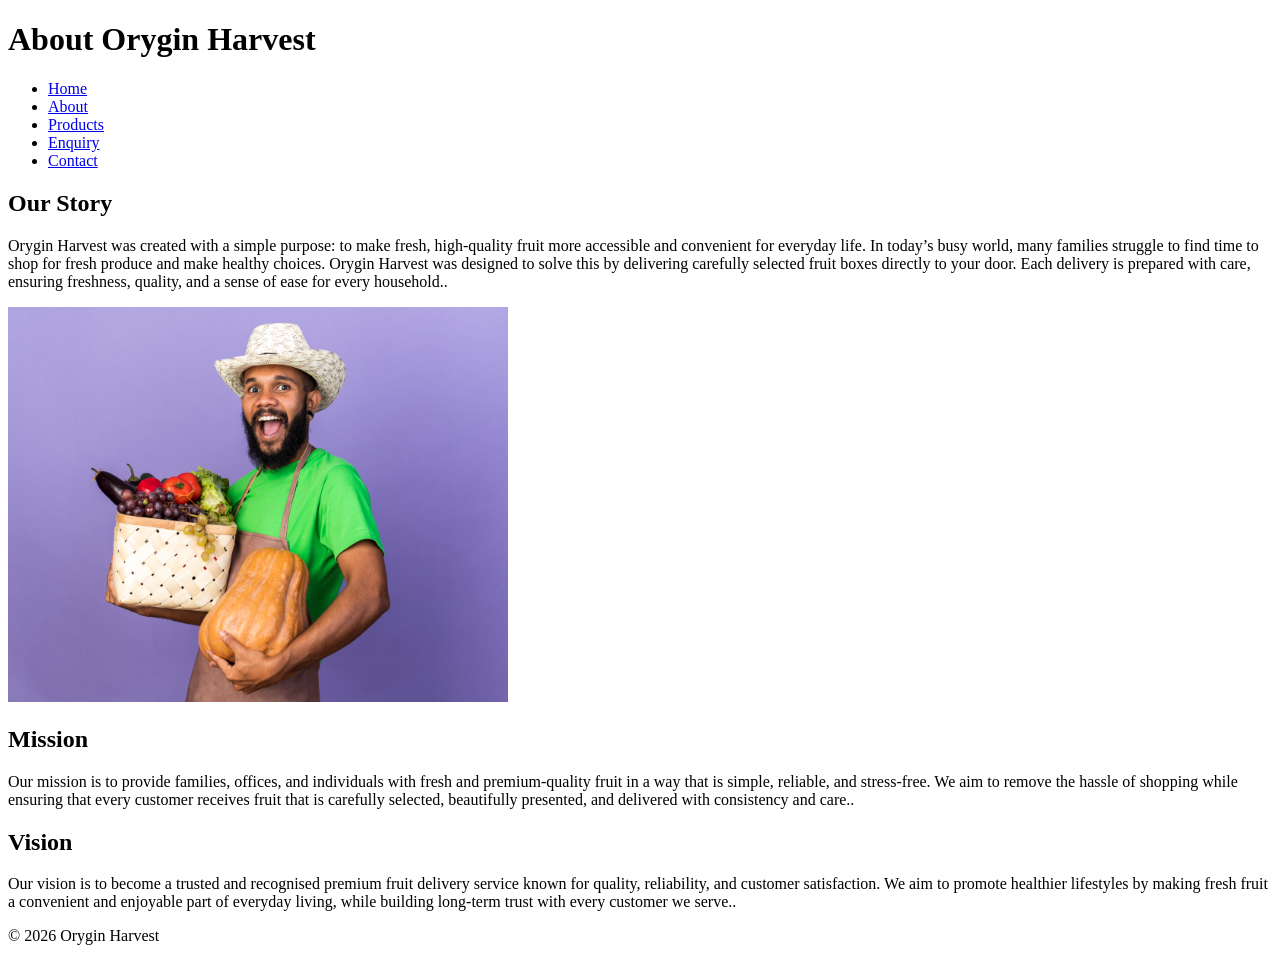
==== about.html @ dfe059b6 "Initial commit" ====
<!DOCTYPE html>
<html lang="en">
<head>
    <meta charset="UTF-8">
    <meta name="viewport" content="width=device-width, initial-scale=1.0">
    <title>About Us - Orygin Harvest</title>
</head>
<body>

<header>
    <h1>About Orygin Harvest</h1>

    <nav>
        <ul>
            <li><a href="index.html">Home</a></li>
            <li><a href="about.html">About</a></li>
            <li><a href="products.html">Products</a></li>
            <li><a href="enquiry.html">Enquiry</a></li>
            <li><a href="contact.html">Contact</a></li>
        </ul>
    </nav>
</header>

<main>

    <section>
        <h2>Our Story</h2>
        <p>Orygin Harvest was created with a simple purpose: to make fresh, high-quality fruit more accessible and convenient for everyday life. In today’s busy world, many families struggle to find time to shop for fresh produce and make healthy choices. Orygin Harvest was designed to solve this by delivering carefully selected fruit boxes directly to your door. Each delivery is prepared with care, ensuring freshness, quality, and a sense of ease for every household..</p>
        <img src="img/delivering.jpg" alt="Fruit business" width="500">
    </section>

    <section>
        <h2>Mission</h2>
        <p>Our mission is to provide families, offices, and individuals with fresh and premium-quality fruit in a way that is simple, reliable, and stress-free. We aim to remove the hassle of shopping while ensuring that every customer receives fruit that is carefully selected, beautifully presented, and delivered with consistency and care..</p>
    </section>

    <section>
        <h2>Vision</h2>
        <p>Our vision is to become a trusted and recognised premium fruit delivery service known for quality, reliability, and customer satisfaction. We aim to promote healthier lifestyles by making fresh fruit a convenient and enjoyable part of everyday living, while building long-term trust with every customer we serve..</p>
    </section>

</main>

<footer>
    <p>&copy; 2026 Orygin Harvest</p>
</footer>

</body>
</html>
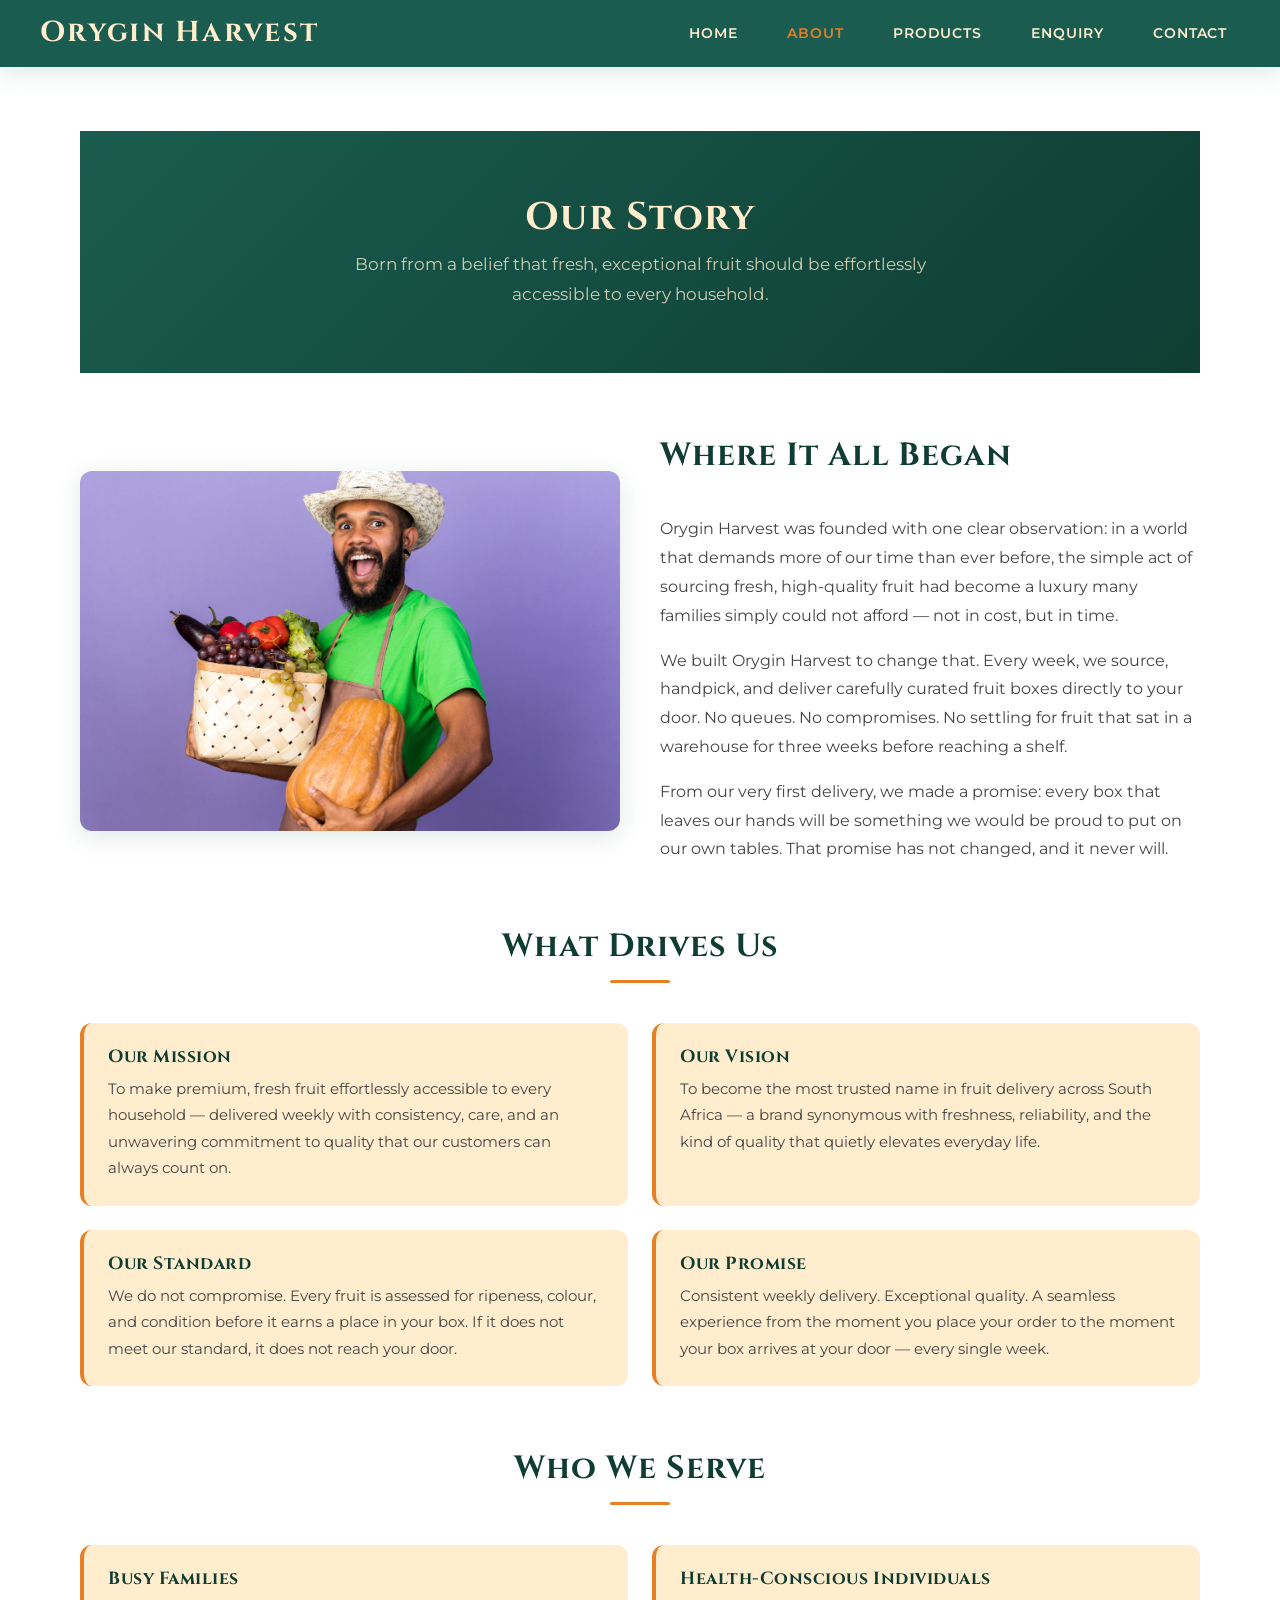
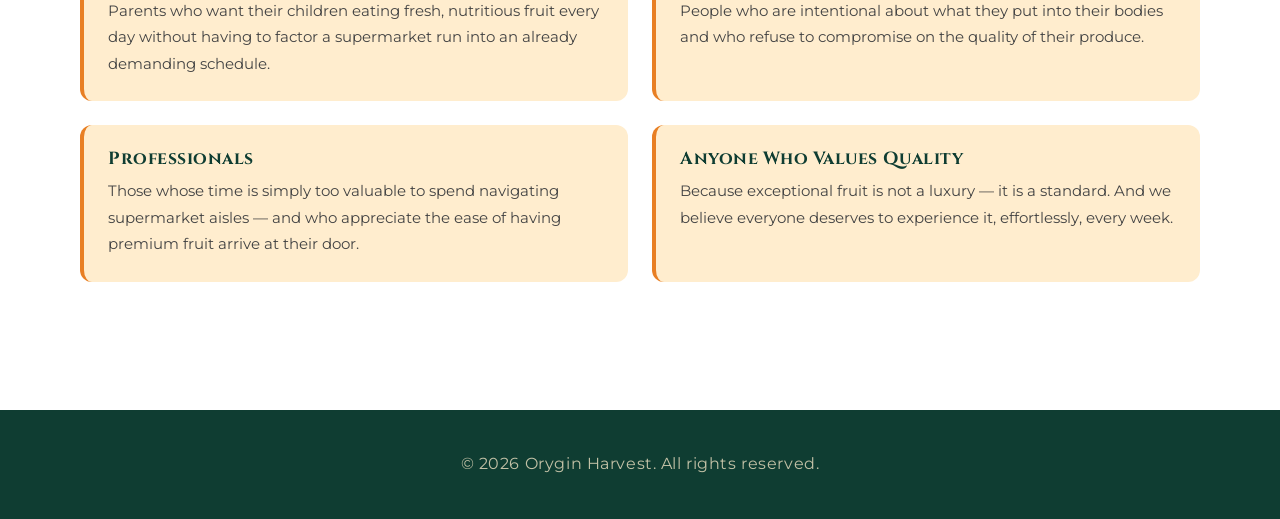
==== commit 0632734f: "Part 2: CSS styling, responsive design, updated content and README" ====
--- a/about.html
+++ b/about.html
@@ -4,16 +4,24 @@
     <meta charset="UTF-8">
     <meta name="viewport" content="width=device-width, initial-scale=1.0">
     <title>About Us - Orygin Harvest</title>
+    <link rel="preconnect" href="https://fonts.googleapis.com">
+    <link rel="preconnect" href="https://fonts.gstatic.com" crossorigin>
+    <link href="https://fonts.googleapis.com/css2?family=Cinzel:wght@400;600;700&family=Montserrat:wght@400;500;600;700&display=swap" rel="stylesheet">
+    <link rel="stylesheet" href="css/style.css">
 </head>
 <body>
 
 <header>
-    <h1>About Orygin Harvest</h1>
-
+    <h1>Orygin Harvest</h1>
+    <button class="nav-toggle" aria-label="Toggle navigation" onclick="document.querySelector('nav ul').classList.toggle('open')">
+        <span></span>
+        <span></span>
+        <span></span>
+    </button>
     <nav>
         <ul>
             <li><a href="index.html">Home</a></li>
-            <li><a href="about.html">About</a></li>
+            <li><a href="about.html" class="active">About</a></li>
             <li><a href="products.html">Products</a></li>
             <li><a href="enquiry.html">Enquiry</a></li>
             <li><a href="contact.html">Contact</a></li>
@@ -23,26 +31,74 @@
 
 <main>
 
-    <section>
+    <div class="page-banner">
         <h2>Our Story</h2>
-        <p>Orygin Harvest was created with a simple purpose: to make fresh, high-quality fruit more accessible and convenient for everyday life. In today’s busy world, many families struggle to find time to shop for fresh produce and make healthy choices. Orygin Harvest was designed to solve this by delivering carefully selected fruit boxes directly to your door. Each delivery is prepared with care, ensuring freshness, quality, and a sense of ease for every household..</p>
-        <img src="img/delivering.jpg" alt="Fruit business" width="500">
+        <p>Born from a belief that fresh, exceptional fruit should be effortlessly accessible to every household.</p>
+    </div>
+
+    <section class="about-intro">
+        <img src="img/delivering.jpg" alt="Orygin Harvest fresh fruit delivery">
+        <div class="text-block">
+            <h2>Where It All Began</h2>
+            <p>Orygin Harvest was founded with one clear observation: in a world that demands more of our time than ever before, the simple act of sourcing fresh, high-quality fruit had become a luxury many families simply could not afford — not in cost, but in time.</p>
+            <p>We built Orygin Harvest to change that. Every week, we source, handpick, and deliver carefully curated fruit boxes directly to your door. No queues. No compromises. No settling for fruit that sat in a warehouse for three weeks before reaching a shelf.</p>
+            <p>From our very first delivery, we made a promise: every box that leaves our hands will be something we would be proud to put on our own tables. That promise has not changed, and it never will.</p>
+        </div>
     </section>
 
     <section>
-        <h2>Mission</h2>
-        <p>Our mission is to provide families, offices, and individuals with fresh and premium-quality fruit in a way that is simple, reliable, and stress-free. We aim to remove the hassle of shopping while ensuring that every customer receives fruit that is carefully selected, beautifully presented, and delivered with consistency and care..</p>
+        <h2 class="section-title">What Drives Us</h2>
+        <div class="values-grid">
+
+            <div class="value-card">
+                <h3>Our Mission</h3>
+                <p>To make premium, fresh fruit effortlessly accessible to every household — delivered weekly with consistency, care, and an unwavering commitment to quality that our customers can always count on.</p>
+            </div>
+
+            <div class="value-card">
+                <h3>Our Vision</h3>
+                <p>To become the most trusted name in fruit delivery across South Africa — a brand synonymous with freshness, reliability, and the kind of quality that quietly elevates everyday life.</p>
+            </div>
+
+            <div class="value-card">
+                <h3>Our Standard</h3>
+                <p>We do not compromise. Every fruit is assessed for ripeness, colour, and condition before it earns a place in your box. If it does not meet our standard, it does not reach your door.</p>
+            </div>
+
+            <div class="value-card">
+                <h3>Our Promise</h3>
+                <p>Consistent weekly delivery. Exceptional quality. A seamless experience from the moment you place your order to the moment your box arrives at your door — every single week.</p>
+            </div>
+
+        </div>
     </section>
 
     <section>
-        <h2>Vision</h2>
-        <p>Our vision is to become a trusted and recognised premium fruit delivery service known for quality, reliability, and customer satisfaction. We aim to promote healthier lifestyles by making fresh fruit a convenient and enjoyable part of everyday living, while building long-term trust with every customer we serve..</p>
+        <h2 class="section-title">Who We Serve</h2>
+        <div class="values-grid">
+            <div class="value-card">
+                <h3>Busy Families</h3>
+                <p>Parents who want their children eating fresh, nutritious fruit every day without having to factor a supermarket run into an already demanding schedule.</p>
+            </div>
+            <div class="value-card">
+                <h3>Health-Conscious Individuals</h3>
+                <p>People who are intentional about what they put into their bodies and who refuse to compromise on the quality of their produce.</p>
+            </div>
+            <div class="value-card">
+                <h3>Professionals</h3>
+                <p>Those whose time is simply too valuable to spend navigating supermarket aisles — and who appreciate the ease of having premium fruit arrive at their door.</p>
+            </div>
+            <div class="value-card">
+                <h3>Anyone Who Values Quality</h3>
+                <p>Because exceptional fruit is not a luxury — it is a standard. And we believe everyone deserves to experience it, effortlessly, every week.</p>
+            </div>
+        </div>
     </section>
 
 </main>
 
 <footer>
-    <p>&copy; 2026 Orygin Harvest</p>
+    <p>&copy; 2026 Orygin Harvest. All rights reserved.</p>
 </footer>
 
 </body>
--- a/css/style.css
+++ b/css/style.css
@@ -0,0 +1,853 @@
+/* ============================================================
+   ORYGIN HARVEST — Main Stylesheet
+   Part 2: CSS Styling & Responsive Design
+   Student: Grace Pakuda | ST10538235 | WEDE5020
+   ============================================================ */
+
+/* ─── 1. CSS VARIABLES (Brand Colours & Typography) ──────── */
+:root {
+    --green:       #1a5c4f;
+    --green-dark:  #0f3d32;
+    --green-light: #2a9478;
+    --orange:      #E87F24;
+    --orange-light:#f5a05a;
+    --beige:       #FFEDCE;
+    --beige-dark:  #f5d9a4;
+    --white:       #ffffff;
+    --text-dark:   #1a1a1a;
+    --text-mid:    #444444;
+    --text-light:  #777777;
+
+    /* Typography */
+    --font-heading: 'Cinzel', serif;
+    --font-body:    'Montserrat', sans-serif;
+
+    /* Spacing scale */
+    --space-xs:  0.5rem;
+    --space-sm:  1rem;
+    --space-md:  1.5rem;
+    --space-lg:  2.5rem;
+    --space-xl:  4rem;
+
+    /* Border radius */
+    --radius-sm: 6px;
+    --radius-md: 12px;
+    --radius-lg: 24px;
+
+    /* Shadows */
+    --shadow-sm: 0 2px 8px rgba(31,111,95,0.10);
+    --shadow-md: 0 6px 24px rgba(31,111,95,0.15);
+    --shadow-lg: 0 12px 40px rgba(31,111,95,0.20);
+
+    /* Transitions */
+    --transition: 0.3s ease;
+}
+
+/* ─── 2. CSS RESET & BASE STYLES ─────────────────────────── */
+*,
+*::before,
+*::after {
+    box-sizing: border-box;
+    margin: 0;
+    padding: 0;
+}
+
+html {
+    font-size: 16px;
+    scroll-behavior: smooth;
+}
+
+body {
+    font-family: var(--font-body);
+    font-size: 1rem;
+    color: var(--text-dark);
+    background-color: var(--white);
+    line-height: 1.7;
+    -webkit-font-smoothing: antialiased;
+}
+
+img {
+    max-width: 100%;
+    height: auto;
+    display: block;
+}
+
+a {
+    color: inherit;
+    text-decoration: none;
+}
+
+ul {
+    list-style: none;
+}
+
+/* ─── 3. TYPOGRAPHY ──────────────────────────────────────── */
+h1, h2, h3, h4 {
+    font-family: var(--font-heading);
+    color: var(--green-dark);
+    line-height: 1.2;
+    letter-spacing: 0.03em;
+}
+
+h1 { font-size: clamp(1.8rem, 4vw, 2.8rem); }
+h2 { font-size: clamp(1.4rem, 3vw, 2rem);   margin-bottom: var(--space-md); }
+h3 { font-size: clamp(1.1rem, 2.5vw, 1.4rem); }
+h4 { font-size: 1rem; }
+
+p {
+    font-size: 1rem;
+    color: var(--text-mid);
+    line-height: 1.8;
+    max-width: 65ch;
+}
+
+/* ─── 4. HEADER & NAVIGATION ─────────────────────────────── */
+header {
+    background-color: var(--green);
+    padding: var(--space-sm) var(--space-lg);
+    display: flex;
+    align-items: center;
+    justify-content: space-between;
+    position: sticky;
+    top: 0;
+    z-index: 100;
+    box-shadow: var(--shadow-md);
+    gap: var(--space-sm);
+}
+
+header h1 {
+    color: var(--beige);
+    font-size: clamp(1.2rem, 3vw, 1.8rem);
+    letter-spacing: 0.08em;
+    white-space: nowrap;
+}
+
+/* Navigation */
+nav ul {
+    display: flex;
+    gap: var(--space-md);
+    align-items: center;
+    flex-wrap: wrap;
+}
+
+/* For pages that use pipe-separated nav (contact, enquiry, products) */
+nav {
+    display: flex;
+    gap: var(--space-sm);
+    flex-wrap: wrap;
+    align-items: center;
+}
+
+nav a {
+    color: var(--beige);
+    font-family: var(--font-body);
+    font-size: 0.9rem;
+    font-weight: 600;
+    letter-spacing: 0.06em;
+    text-transform: uppercase;
+    padding: 0.4rem 0.8rem;
+    border-radius: var(--radius-sm);
+    transition: background-color var(--transition), color var(--transition);
+    position: relative;
+}
+
+nav a::after {
+    content: '';
+    position: absolute;
+    bottom: 0;
+    left: 50%;
+    transform: translateX(-50%);
+    width: 0;
+    height: 2px;
+    background-color: var(--orange);
+    transition: width var(--transition);
+    border-radius: 2px;
+}
+
+nav a:hover {
+    color: var(--orange-light);
+    background-color: rgba(255,237,206,0.08);
+}
+
+nav a:hover::after {
+    width: 80%;
+}
+
+/* Active page link */
+nav a.active {
+    color: var(--orange);
+}
+
+/* Hamburger menu button (hidden on desktop) */
+.nav-toggle {
+    display: none;
+    flex-direction: column;
+    gap: 5px;
+    cursor: pointer;
+    background: none;
+    border: none;
+    padding: 0.3rem;
+}
+
+.nav-toggle span {
+    display: block;
+    width: 26px;
+    height: 2px;
+    background-color: var(--beige);
+    border-radius: 2px;
+    transition: transform var(--transition), opacity var(--transition);
+}
+
+/* ─── 5. MAIN CONTENT WRAPPER ────────────────────────────── */
+main {
+    max-width: 1200px;
+    margin: 0 auto;
+    padding: var(--space-xl) var(--space-lg);
+}
+
+/* Section spacing */
+main section,
+main > h2 {
+    margin-bottom: var(--space-xl);
+}
+
+/* ─── 6. HERO SECTION (index.html) ───────────────────────── */
+.hero {
+    background: linear-gradient(135deg, var(--green) 0%, var(--green-dark) 60%, var(--green-light) 100%);
+    border-radius: var(--radius-lg);
+    padding: var(--space-xl) var(--space-lg);
+    color: var(--white);
+    display: grid;
+    grid-template-columns: 1fr 1fr;
+    gap: var(--space-lg);
+    align-items: center;
+    margin-bottom: var(--space-xl);
+    position: relative;
+    overflow: hidden;
+}
+
+.hero::before {
+    content: '';
+    position: absolute;
+    top: -40%;
+    right: -10%;
+    width: 400px;
+    height: 400px;
+    background: radial-gradient(circle, rgba(232,127,36,0.25) 0%, transparent 70%);
+    pointer-events: none;
+}
+
+.hero-text h2 {
+    color: var(--beige);
+    font-size: clamp(1.6rem, 4vw, 2.6rem);
+    margin-bottom: var(--space-sm);
+}
+
+.hero-text p {
+    color: rgba(255,237,206,0.85);
+    font-size: 1.1rem;
+    max-width: 45ch;
+    margin-bottom: var(--space-md);
+}
+
+.hero-image img {
+    border-radius: var(--radius-md);
+    box-shadow: var(--shadow-lg);
+    width: 100%;
+    object-fit: cover;
+    max-height: 380px;
+}
+
+/* CTA Buttons */
+.cta-buttons {
+    display: flex;
+    gap: var(--space-sm);
+    flex-wrap: wrap;
+    margin-top: var(--space-sm);
+}
+
+.btn-primary,
+.btn-secondary,
+.btn-submit {
+    display: inline-block;
+    font-family: var(--font-body);
+    font-size: 0.9rem;
+    font-weight: 700;
+    letter-spacing: 0.07em;
+    text-transform: uppercase;
+    padding: 0.8rem 1.8rem;
+    border-radius: var(--radius-sm);
+    transition: transform var(--transition), box-shadow var(--transition), background-color var(--transition);
+    cursor: pointer;
+    border: none;
+}
+
+.btn-primary {
+    background-color: var(--orange);
+    color: var(--white);
+    box-shadow: 0 4px 14px rgba(232,127,36,0.40);
+}
+
+.btn-primary:hover {
+    background-color: var(--orange-light);
+    transform: translateY(-2px);
+    box-shadow: 0 6px 20px rgba(232,127,36,0.50);
+}
+
+.btn-secondary {
+    background-color: transparent;
+    color: var(--beige);
+    border: 2px solid var(--beige);
+}
+
+.btn-secondary:hover {
+    background-color: var(--beige);
+    color: var(--green-dark);
+    transform: translateY(-2px);
+}
+
+.btn-submit {
+    background-color: var(--green);
+    color: var(--white);
+    box-shadow: var(--shadow-sm);
+    width: 100%;
+    padding: 1rem;
+    font-size: 1rem;
+    margin-top: var(--space-sm);
+}
+
+.btn-submit:hover {
+    background-color: var(--green-dark);
+    transform: translateY(-2px);
+    box-shadow: var(--shadow-md);
+}
+
+/* ─── 7. FEATURED PACKAGES (index.html) ──────────────────── */
+.section-title {
+    font-family: var(--font-heading);
+    color: var(--green-dark);
+    font-size: clamp(1.4rem, 3vw, 2rem);
+    margin-bottom: var(--space-lg);
+    text-align: center;
+    position: relative;
+    padding-bottom: var(--space-sm);
+}
+
+.section-title::after {
+    content: '';
+    position: absolute;
+    bottom: 0;
+    left: 50%;
+    transform: translateX(-50%);
+    width: 60px;
+    height: 3px;
+    background-color: var(--orange);
+    border-radius: 2px;
+}
+
+.featured-grid {
+    display: grid;
+    grid-template-columns: repeat(3, 1fr);
+    gap: var(--space-md);
+    margin-bottom: var(--space-lg);
+}
+
+/* ─── 8. PRODUCT CARDS ───────────────────────────────────── */
+.card {
+    background-color: var(--white);
+    border: 1px solid rgba(31,111,95,0.12);
+    border-radius: var(--radius-md);
+    overflow: hidden;
+    box-shadow: var(--shadow-sm);
+    transition: transform var(--transition), box-shadow var(--transition);
+    display: flex;
+    flex-direction: column;
+}
+
+.card:hover {
+    transform: translateY(-6px);
+    box-shadow: var(--shadow-lg);
+}
+
+.card img {
+    width: 100%;
+    height: 200px;
+    object-fit: cover;
+}
+
+.card-body {
+    padding: var(--space-md);
+    flex: 1;
+    display: flex;
+    flex-direction: column;
+    gap: var(--space-xs);
+    background-color: var(--beige);
+}
+
+.card-body h3 {
+    font-size: 1.1rem;
+}
+
+.card-body p {
+    font-size: 0.9rem;
+    color: var(--text-light);
+    flex: 1;
+}
+
+.card-price {
+    font-family: var(--font-heading);
+    font-size: 1.2rem;
+    color: var(--orange);
+    font-weight: 700;
+    margin-top: var(--space-xs);
+}
+
+.card .btn-primary {
+    margin-top: var(--space-sm);
+    text-align: center;
+    width: 100%;
+}
+
+/* ─── 9. ABOUT PAGE ──────────────────────────────────────── */
+.about-intro {
+    display: grid;
+    grid-template-columns: 1fr 1fr;
+    gap: var(--space-lg);
+    align-items: center;
+    margin-bottom: var(--space-xl);
+}
+
+.about-intro img {
+    border-radius: var(--radius-md);
+    box-shadow: var(--shadow-md);
+    width: 100%;
+    object-fit: cover;
+    max-height: 360px;
+}
+
+.about-intro .text-block {
+    display: flex;
+    flex-direction: column;
+    gap: var(--space-sm);
+}
+
+.values-grid {
+    display: grid;
+    grid-template-columns: 1fr 1fr;
+    gap: var(--space-md);
+}
+
+.value-card {
+    background-color: var(--beige);
+    border-radius: var(--radius-md);
+    padding: var(--space-md);
+    border-left: 4px solid var(--orange);
+    transition: transform var(--transition);
+}
+
+.value-card:hover {
+    transform: translateY(-3px);
+}
+
+.value-card h3 {
+    margin-bottom: var(--space-xs);
+    font-size: 1.1rem;
+}
+
+.value-card p {
+    font-size: 0.92rem;
+}
+
+/* ─── 10. PRODUCTS PAGE ───────────────────────────────────── */
+.products-grid {
+    display: grid;
+    grid-template-columns: repeat(3, 1fr);
+    gap: var(--space-md);
+}
+
+.product-badge {
+    display: inline-block;
+    background-color: var(--green);
+    color: var(--white);
+    font-size: 0.7rem;
+    font-weight: 700;
+    letter-spacing: 0.1em;
+    text-transform: uppercase;
+    padding: 0.25rem 0.7rem;
+    border-radius: 20px;
+    margin-bottom: var(--space-xs);
+}
+
+/* ─── 11. ENQUIRY & CONTACT FORMS ────────────────────────── */
+.form-wrapper {
+    background-color: var(--beige);
+    border-radius: var(--radius-lg);
+    padding: var(--space-xl);
+    max-width: 680px;
+    margin: 0 auto;
+    box-shadow: var(--shadow-md);
+}
+
+.form-wrapper h2 {
+    text-align: center;
+    margin-bottom: var(--space-lg);
+}
+
+.form-group {
+    display: flex;
+    flex-direction: column;
+    gap: 0.4rem;
+    margin-bottom: var(--space-md);
+}
+
+.form-group label {
+    font-weight: 600;
+    font-size: 0.9rem;
+    color: var(--green-dark);
+    letter-spacing: 0.04em;
+    text-transform: uppercase;
+}
+
+.form-group input,
+.form-group textarea,
+.form-group select {
+    width: 100%;
+    padding: 0.8rem 1rem;
+    border: 2px solid rgba(31,111,95,0.20);
+    border-radius: var(--radius-sm);
+    font-family: var(--font-body);
+    font-size: 1rem;
+    color: var(--text-dark);
+    background-color: var(--white);
+    transition: border-color var(--transition), box-shadow var(--transition);
+    outline: none;
+}
+
+.form-group input:focus,
+.form-group textarea:focus,
+.form-group select:focus {
+    border-color: var(--green);
+    box-shadow: 0 0 0 3px rgba(31,111,95,0.12);
+}
+
+.form-group textarea {
+    min-height: 130px;
+    resize: vertical;
+}
+
+/* ─── 12. CONTACT PAGE ────────────────────────────────────── */
+.contact-layout {
+    display: grid;
+    grid-template-columns: 1fr 1.5fr;
+    gap: var(--space-xl);
+    align-items: start;
+}
+
+.contact-info {
+    background-color: var(--green);
+    border-radius: var(--radius-lg);
+    padding: var(--space-lg);
+    color: var(--white);
+}
+
+.contact-info h2 {
+    color: var(--beige);
+    margin-bottom: var(--space-md);
+}
+
+.contact-detail {
+    display: flex;
+    flex-direction: column;
+    gap: var(--space-xs);
+    margin-bottom: var(--space-md);
+}
+
+.contact-detail p {
+    color: rgba(255,237,206,0.90);
+    font-size: 0.95rem;
+    max-width: unset;
+}
+
+.contact-detail strong {
+    color: var(--beige);
+    font-size: 0.8rem;
+    text-transform: uppercase;
+    letter-spacing: 0.08em;
+}
+
+.location-badge {
+    display: inline-block;
+    background-color: rgba(255,237,206,0.15);
+    border: 1px solid rgba(255,237,206,0.30);
+    color: var(--beige);
+    padding: 0.4rem 1rem;
+    border-radius: 20px;
+    font-size: 0.85rem;
+    font-weight: 600;
+    margin-right: 0.5rem;
+    margin-bottom: 0.5rem;
+}
+
+/* ─── 13. PAGE HERO BANNER (inner pages) ─────────────────── */
+.page-banner {
+    background: linear-gradient(135deg, var(--green) 0%, var(--green-dark) 100%);
+    padding: var(--space-xl) var(--space-lg);
+    text-align: center;
+    margin-bottom: var(--space-xl);
+}
+
+.page-banner h2 {
+    color: var(--beige);
+    font-size: clamp(1.6rem, 4vw, 2.4rem);
+    margin-bottom: var(--space-xs);
+}
+
+.page-banner p {
+    color: rgba(255,237,206,0.80);
+    font-size: 1.05rem;
+    margin: 0 auto;
+    max-width: 55ch;
+    text-align: center;
+}
+
+/* ─── 14. FOOTER ─────────────────────────────────────────── */
+footer {
+    background-color: var(--green-dark);
+    color: var(--beige);
+    text-align: center;
+    padding: var(--space-lg);
+    font-size: 0.9rem;
+    letter-spacing: 0.04em;
+    margin-top: auto;
+}
+
+footer p {
+    color: rgba(255,237,206,0.75);
+    max-width: unset;
+}
+
+footer a {
+    color: var(--orange-light);
+    transition: color var(--transition);
+}
+
+footer a:hover {
+    color: var(--orange);
+}
+
+/* ─── 15. UTILITY CLASSES ────────────────────────────────── */
+.text-center { text-align: center; }
+.text-orange  { color: var(--orange); }
+.mt-sm { margin-top: var(--space-sm); }
+.mt-md { margin-top: var(--space-md); }
+
+/* ─── 16. PSEUDO-CLASSES & INTERACTIVE STATES ────────────── */
+
+/* All buttons active state */
+.btn-primary:active,
+.btn-secondary:active,
+.btn-submit:active {
+    transform: translateY(0);
+}
+
+/* Form inputs hover */
+.form-group input:hover,
+.form-group textarea:hover,
+.form-group select:hover {
+    border-color: rgba(31,111,95,0.40);
+}
+
+/* Card image zoom on hover */
+.card:hover img {
+    transform: scale(1.03);
+    transition: transform 0.4s ease;
+}
+
+.card img {
+    transition: transform 0.4s ease;
+}
+
+/* Link underline hover in body text */
+main p a:hover {
+    color: var(--green);
+    text-decoration: underline;
+}
+
+/* Select element arrow styling */
+.form-group select {
+    appearance: none;
+    background-image: url("data:image/svg+xml,%3Csvg xmlns='http://www.w3.org/2000/svg' width='12' height='8' viewBox='0 0 12 8'%3E%3Cpath d='M1 1l5 5 5-5' stroke='%231F6F5F' stroke-width='2' fill='none' stroke-linecap='round'/%3E%3C/svg%3E");
+    background-repeat: no-repeat;
+    background-position: right 1rem center;
+    padding-right: 2.5rem;
+}
+
+/* ─── 17. RESPONSIVE — TABLET (max-width: 900px) ─────────── */
+@media (max-width: 900px) {
+
+    /* Header */
+    header {
+        padding: var(--space-sm);
+        flex-wrap: wrap;
+    }
+
+    /* Hero becomes single column */
+    .hero {
+        grid-template-columns: 1fr;
+        padding: var(--space-lg) var(--space-md);
+    }
+
+    .hero-image {
+        order: -1;
+    }
+
+    .hero-image img {
+        max-height: 260px;
+    }
+
+    /* About intro stacks */
+    .about-intro {
+        grid-template-columns: 1fr;
+    }
+
+    /* Values grid */
+    .values-grid {
+        grid-template-columns: 1fr;
+    }
+
+    /* Featured grid: 2 columns */
+    .featured-grid {
+        grid-template-columns: repeat(2, 1fr);
+    }
+
+    /* Products grid: 2 columns */
+    .products-grid {
+        grid-template-columns: repeat(2, 1fr);
+    }
+
+    /* Contact layout stacks */
+    .contact-layout {
+        grid-template-columns: 1fr;
+    }
+
+    /* Main padding */
+    main {
+        padding: var(--space-lg) var(--space-md);
+    }
+
+    /* Form wrapper */
+    .form-wrapper {
+        padding: var(--space-lg);
+    }
+}
+
+/* ─── 18. RESPONSIVE — MOBILE (max-width: 600px) ─────────── */
+@media (max-width: 600px) {
+
+    /* Hamburger toggle visible */
+    .nav-toggle {
+        display: flex;
+    }
+
+    /* Nav collapses */
+    header {
+        flex-wrap: wrap;
+        position: relative;
+    }
+
+    nav ul {
+        display: none;
+        flex-direction: column;
+        width: 100%;
+        background-color: var(--green-dark);
+        border-radius: var(--radius-sm);
+        padding: var(--space-sm) 0;
+        gap: 0;
+        margin-top: var(--space-xs);
+    }
+
+    nav ul.open {
+        display: flex;
+    }
+
+    nav ul li a {
+        display: block;
+        padding: 0.7rem var(--space-sm);
+        width: 100%;
+        border-radius: 0;
+    }
+
+    nav ul li a::after {
+        display: none;
+    }
+
+    /* Pipe-nav on mobile */
+    nav {
+        flex-direction: column;
+        align-items: flex-start;
+        width: 100%;
+        gap: 0.3rem;
+    }
+
+    /* Hero section */
+    .hero {
+        padding: var(--space-md) var(--space-sm);
+        border-radius: var(--radius-md);
+    }
+
+    .hero-text h2 {
+        font-size: 1.4rem;
+    }
+
+    .hero-text p {
+        font-size: 0.95rem;
+    }
+
+    /* Buttons stack */
+    .cta-buttons {
+        flex-direction: column;
+    }
+
+    .btn-primary,
+    .btn-secondary {
+        text-align: center;
+        width: 100%;
+    }
+
+    /* Featured: single column */
+    .featured-grid {
+        grid-template-columns: 1fr;
+    }
+
+    /* Products: single column */
+    .products-grid {
+        grid-template-columns: 1fr;
+    }
+
+    /* Typography adjustments */
+    h1 { font-size: 1.4rem; }
+    h2 { font-size: 1.2rem; }
+    h3 { font-size: 1rem; }
+
+    /* Main padding */
+    main {
+        padding: var(--space-md) var(--space-sm);
+    }
+
+    /* Form */
+    .form-wrapper {
+        padding: var(--space-md) var(--space-sm);
+        border-radius: var(--radius-md);
+    }
+
+    /* Page banner */
+    .page-banner {
+        padding: var(--space-lg) var(--space-sm);
+    }
+
+    /* Footer */
+    footer {
+        padding: var(--space-md) var(--space-sm);
+        font-size: 0.8rem;
+    }
+}
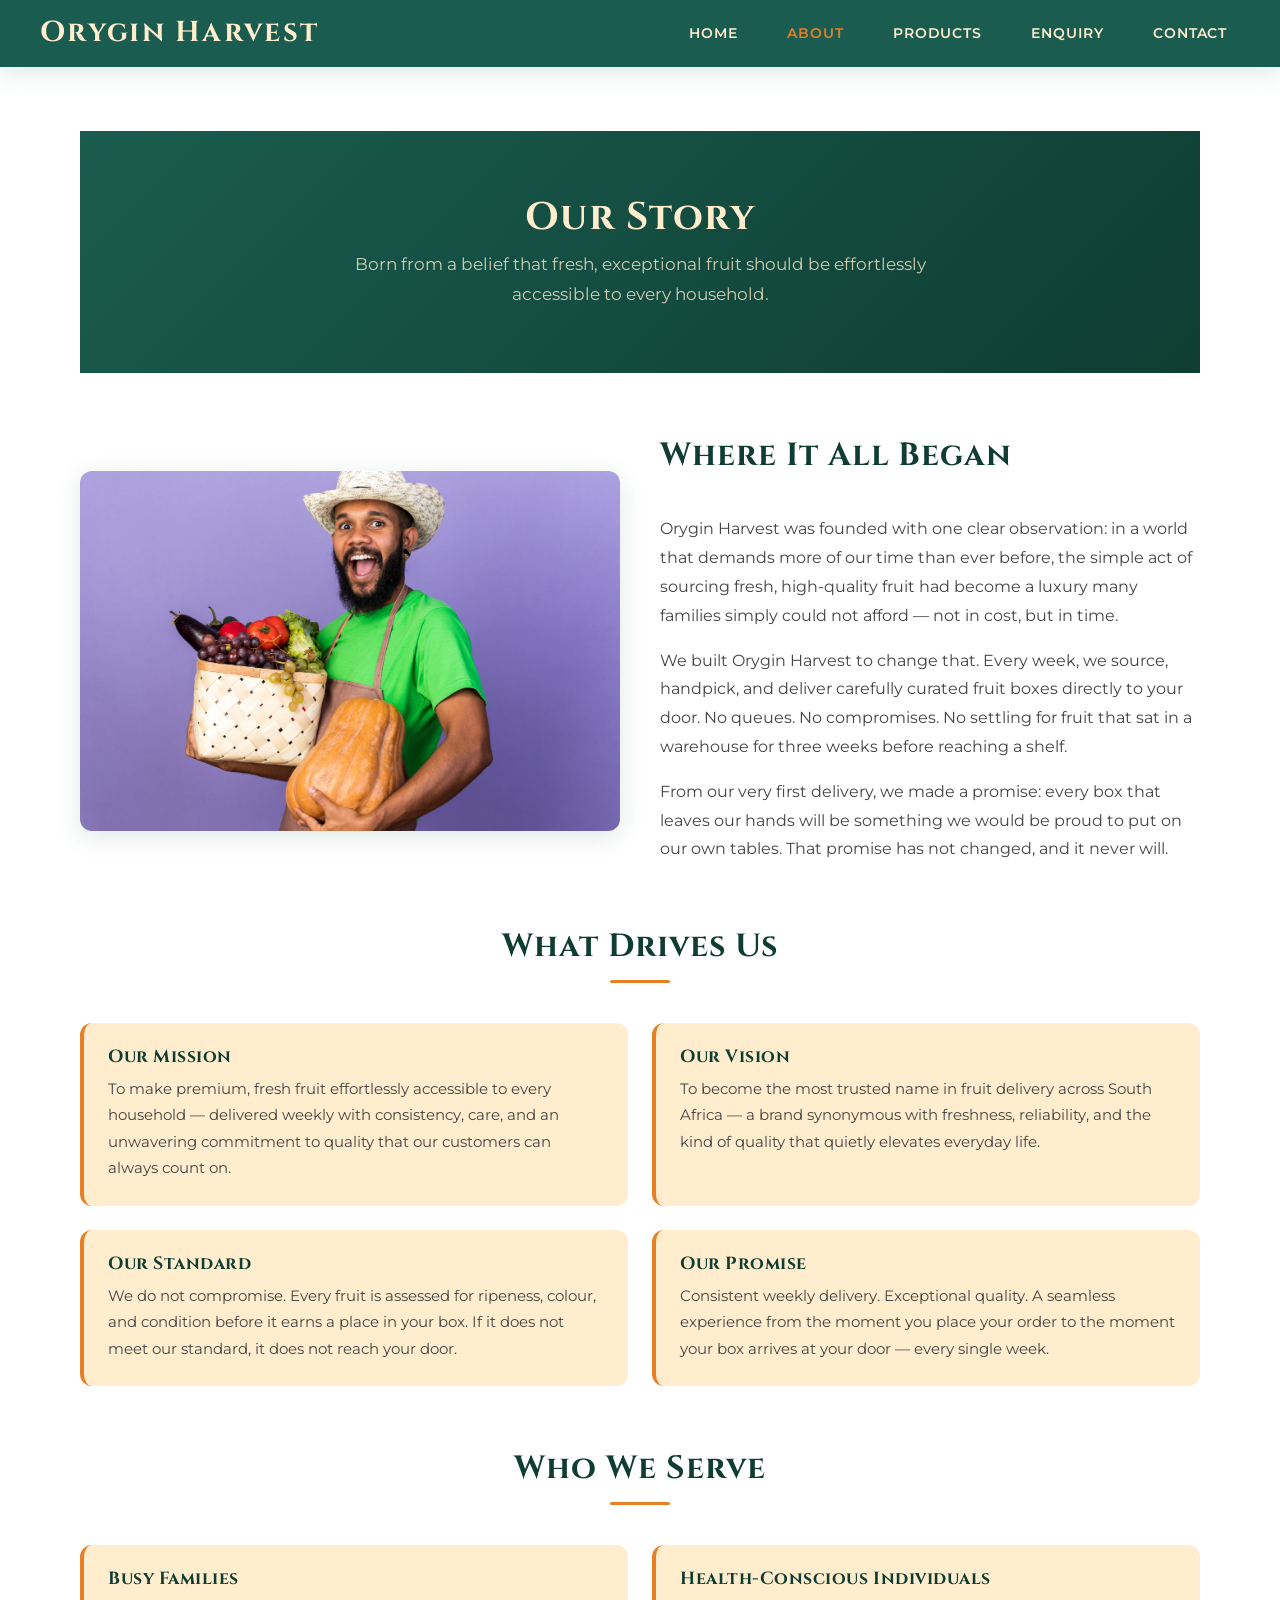
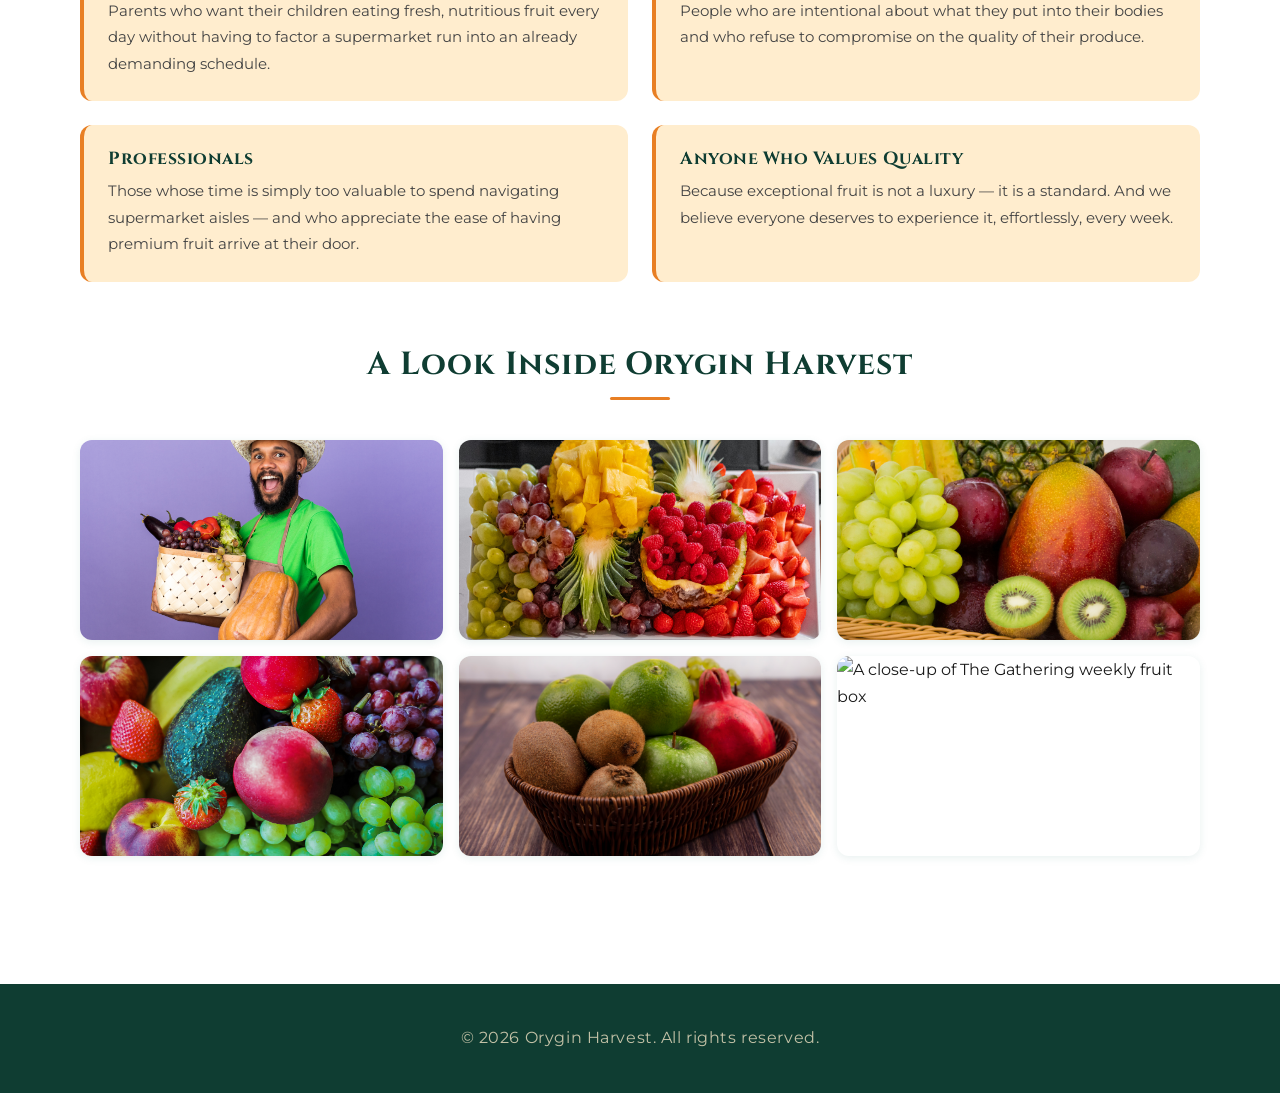
==== commit 931d94e5: "Part 3: added JavaScript functionality, SEO, form validation, and deployment prep" ====
--- a/about.html
+++ b/about.html
@@ -4,10 +4,14 @@
     <meta charset="UTF-8">
     <meta name="viewport" content="width=device-width, initial-scale=1.0">
     <title>About Us - Orygin Harvest</title>
+    <meta name="description" content="Learn the story behind Orygin Harvest — our mission, vision, and commitment to delivering premium, handpicked fresh fruit to families every week.">
+    <meta name="keywords" content="about Orygin Harvest, fruit delivery company, fresh fruit mission, our story, South Africa fruit delivery">
+    <meta name="robots" content="index, follow">
     <link rel="preconnect" href="https://fonts.googleapis.com">
     <link rel="preconnect" href="https://fonts.gstatic.com" crossorigin>
     <link href="https://fonts.googleapis.com/css2?family=Cinzel:wght@400;600;700&family=Montserrat:wght@400;500;600;700&display=swap" rel="stylesheet">
     <link rel="stylesheet" href="css/style.css">
+    <link rel="stylesheet" href="css/part3.css">
 </head>
 <body>
 
@@ -95,11 +99,44 @@
         </div>
     </section>
 
+    <!-- GALLERY (Part 3: interactive gallery with lightbox) -->
+    <section>
+        <h2 class="section-title">A Look Inside Orygin Harvest</h2>
+        <div class="gallery-grid">
+            <div class="gallery-item">
+                <img src="img/delivering.jpg" alt="An Orygin Harvest delivery arriving at a customer's door">
+            </div>
+            <div class="gallery-item">
+                <img src="img/featureone.jpg" alt="The Harvest premium exotic fruit selection, beautifully arranged">
+            </div>
+            <div class="gallery-item">
+                <img src="img/featuretwo.jpg" alt="The Gathering family fruit box packed with variety">
+            </div>
+            <div class="gallery-item">
+                <img src="img/featurethree.jpg" alt="The Duo starter fruit pack for individuals and couples">
+            </div>
+            <div class="gallery-item">
+                <img src="img/theduo.jpg" alt="A close-up of The Duo weekly fruit box">
+            </div>
+            <div class="gallery-item">
+                <img src="img/thegathering.jpg" alt="A close-up of The Gathering weekly fruit box">
+            </div>
+        </div>
+    </section>
+
 </main>
+
+<!-- Lightbox overlay (Part 3) -->
+<div class="lightbox" id="lightbox">
+    <button class="lightbox-close" id="lightbox-close" aria-label="Close gallery image">&times;</button>
+    <img id="lightbox-img" src="" alt="">
+    <p class="lightbox-caption" id="lightbox-caption"></p>
+</div>
 
 <footer>
     <p>&copy; 2026 Orygin Harvest. All rights reserved.</p>
 </footer>
 
+<script src="js/main.js" defer></script>
 </body>
 </html>
--- a/css/part3.css
+++ b/css/part3.css
@@ -0,0 +1,265 @@
+/* ============================================================
+   ORYGIN HARVEST — part3.css
+   Part 3: Additional styles for JavaScript-driven features.
+   Linked AFTER style.css, so it inherits every variable defined
+   there (colours, spacing, radius, shadows, fonts). Kept in its
+   own file so Part 2's stylesheet is left completely untouched.
+   Breakpoints match style.css (900px tablet / 600px mobile).
+   ============================================================ */
+
+/* ─── PRODUCT FILTER BAR (products.html) ─────────────────── */
+.filter-bar {
+    display: flex;
+    flex-wrap: wrap;
+    gap: var(--space-xs);
+    justify-content: center;
+    margin-bottom: var(--space-lg);
+}
+
+.filter-btn {
+    font-family: var(--font-body);
+    font-weight: 600;
+    font-size: 0.85rem;
+    letter-spacing: 0.04em;
+    padding: 0.6rem 1.2rem;
+    border: 2px solid var(--green);
+    border-radius: 20px;
+    background-color: transparent;
+    color: var(--green);
+    cursor: pointer;
+    transition: background-color var(--transition), color var(--transition), transform var(--transition);
+}
+
+.filter-btn:hover {
+    background-color: var(--green);
+    color: var(--white);
+    transform: translateY(-2px);
+}
+
+.filter-btn.active {
+    background-color: var(--orange);
+    border-color: var(--orange);
+    color: var(--white);
+}
+
+/* ─── FAQ ACCORDION (products.html) ───────────────────────── */
+.accordion {
+    max-width: 800px;
+    margin: 0 auto;
+}
+
+.accordion-item {
+    border-bottom: 1px solid rgba(31,111,95,0.15);
+}
+
+.accordion-question {
+    width: 100%;
+    text-align: left;
+    background: none;
+    border: none;
+    font-family: var(--font-heading);
+    font-size: 1.05rem;
+    color: var(--green-dark);
+    padding: var(--space-sm) 0;
+    cursor: pointer;
+    display: flex;
+    justify-content: space-between;
+    align-items: center;
+    gap: var(--space-sm);
+}
+
+.accordion-question::after {
+    content: '+';
+    font-size: 1.4rem;
+    color: var(--orange);
+    flex-shrink: 0;
+}
+
+.accordion-item.open .accordion-question::after {
+    content: '\2212'; /* minus sign */
+}
+
+.accordion-answer {
+    max-height: 0;
+    overflow: hidden;
+    transition: max-height var(--transition);
+}
+
+.accordion-item.open .accordion-answer {
+    max-height: 300px;
+    padding-bottom: var(--space-sm);
+}
+
+.accordion-answer p {
+    font-size: 0.92rem;
+    color: var(--text-mid);
+}
+
+/* ─── GALLERY + LIGHTBOX (about.html) ─────────────────────── */
+.gallery-grid {
+    display: grid;
+    grid-template-columns: repeat(3, 1fr);
+    gap: var(--space-sm);
+}
+
+.gallery-item {
+    overflow: hidden;
+    border-radius: var(--radius-md);
+    box-shadow: var(--shadow-sm);
+    cursor: pointer;
+}
+
+.gallery-item img {
+    width: 100%;
+    height: 200px;
+    object-fit: cover;
+    transition: transform 0.4s ease;
+}
+
+.gallery-item:hover img {
+    transform: scale(1.08);
+}
+
+.lightbox {
+    position: fixed;
+    inset: 0;
+    background: rgba(15,61,50,0.92); /* var(--green-dark) with opacity */
+    display: none;
+    align-items: center;
+    justify-content: center;
+    flex-direction: column;
+    z-index: 1000;
+    padding: var(--space-md);
+}
+
+.lightbox.open {
+    display: flex;
+}
+
+.lightbox img {
+    max-width: 90vw;
+    max-height: 75vh;
+    border-radius: var(--radius-md);
+    box-shadow: var(--shadow-lg);
+}
+
+.lightbox-caption {
+    color: var(--beige);
+    font-family: var(--font-body);
+    margin-top: var(--space-sm);
+    text-align: center;
+    max-width: 60ch;
+}
+
+.lightbox-close {
+    position: absolute;
+    top: var(--space-md);
+    right: var(--space-md);
+    background: none;
+    border: none;
+    color: var(--beige);
+    font-size: 2rem;
+    line-height: 1;
+    cursor: pointer;
+}
+
+.lightbox-close:hover {
+    color: var(--orange);
+}
+
+/* ─── DELIVERY MAP (contact.html) ─────────────────────────── */
+#delivery-map {
+    width: 100%;
+    height: 320px;
+    border-radius: var(--radius-md);
+    box-shadow: var(--shadow-sm);
+    margin-top: var(--space-md);
+}
+
+/* Leaflet popups styled to match the brand */
+.leaflet-popup-content-wrapper {
+    border-radius: var(--radius-sm);
+    font-family: var(--font-body);
+}
+
+.leaflet-popup-content strong {
+    color: var(--green-dark);
+    font-family: var(--font-heading);
+}
+
+/* ─── FORM VALIDATION STATES (enquiry.html / contact.html) ── */
+.input-error {
+    border-color: #c0392b !important;
+    box-shadow: 0 0 0 3px rgba(192,57,43,0.12) !important;
+}
+
+.field-error {
+    color: #c0392b;
+    font-size: 0.8rem;
+    margin-top: -0.2rem;
+}
+
+/* ─── ENQUIRY DYNAMIC RESPONSE ────────────────────────────── */
+.form-response {
+    display: none;
+    background-color: var(--white);
+    border-left: 4px solid var(--green);
+    border-radius: var(--radius-sm);
+    padding: var(--space-md);
+    margin-top: var(--space-md);
+    box-shadow: var(--shadow-sm);
+}
+
+.form-response.show {
+    display: block;
+}
+
+.form-response h3 {
+    color: var(--green-dark);
+    margin-bottom: var(--space-xs);
+}
+
+.form-response p {
+    font-size: 0.92rem;
+    max-width: unset;
+}
+
+/* ─── CONTACT FORM SUBMIT NOTE ────────────────────────────── */
+.submit-note {
+    display: none;
+    font-size: 0.85rem;
+    color: var(--text-light);
+    margin-top: var(--space-xs);
+    text-align: center;
+}
+
+.submit-note.show {
+    display: block;
+}
+
+/* ─── RESPONSIVE — TABLET (max-width: 900px) ──────────────── */
+@media (max-width: 900px) {
+    .gallery-grid {
+        grid-template-columns: repeat(2, 1fr);
+    }
+}
+
+/* ─── RESPONSIVE — MOBILE (max-width: 600px) ──────────────── */
+@media (max-width: 600px) {
+    .gallery-grid {
+        grid-template-columns: 1fr;
+    }
+
+    .filter-bar {
+        gap: 0.4rem;
+    }
+
+    .filter-btn {
+        font-size: 0.78rem;
+        padding: 0.5rem 0.9rem;
+    }
+
+    #delivery-map {
+        height: 240px;
+    }
+}
